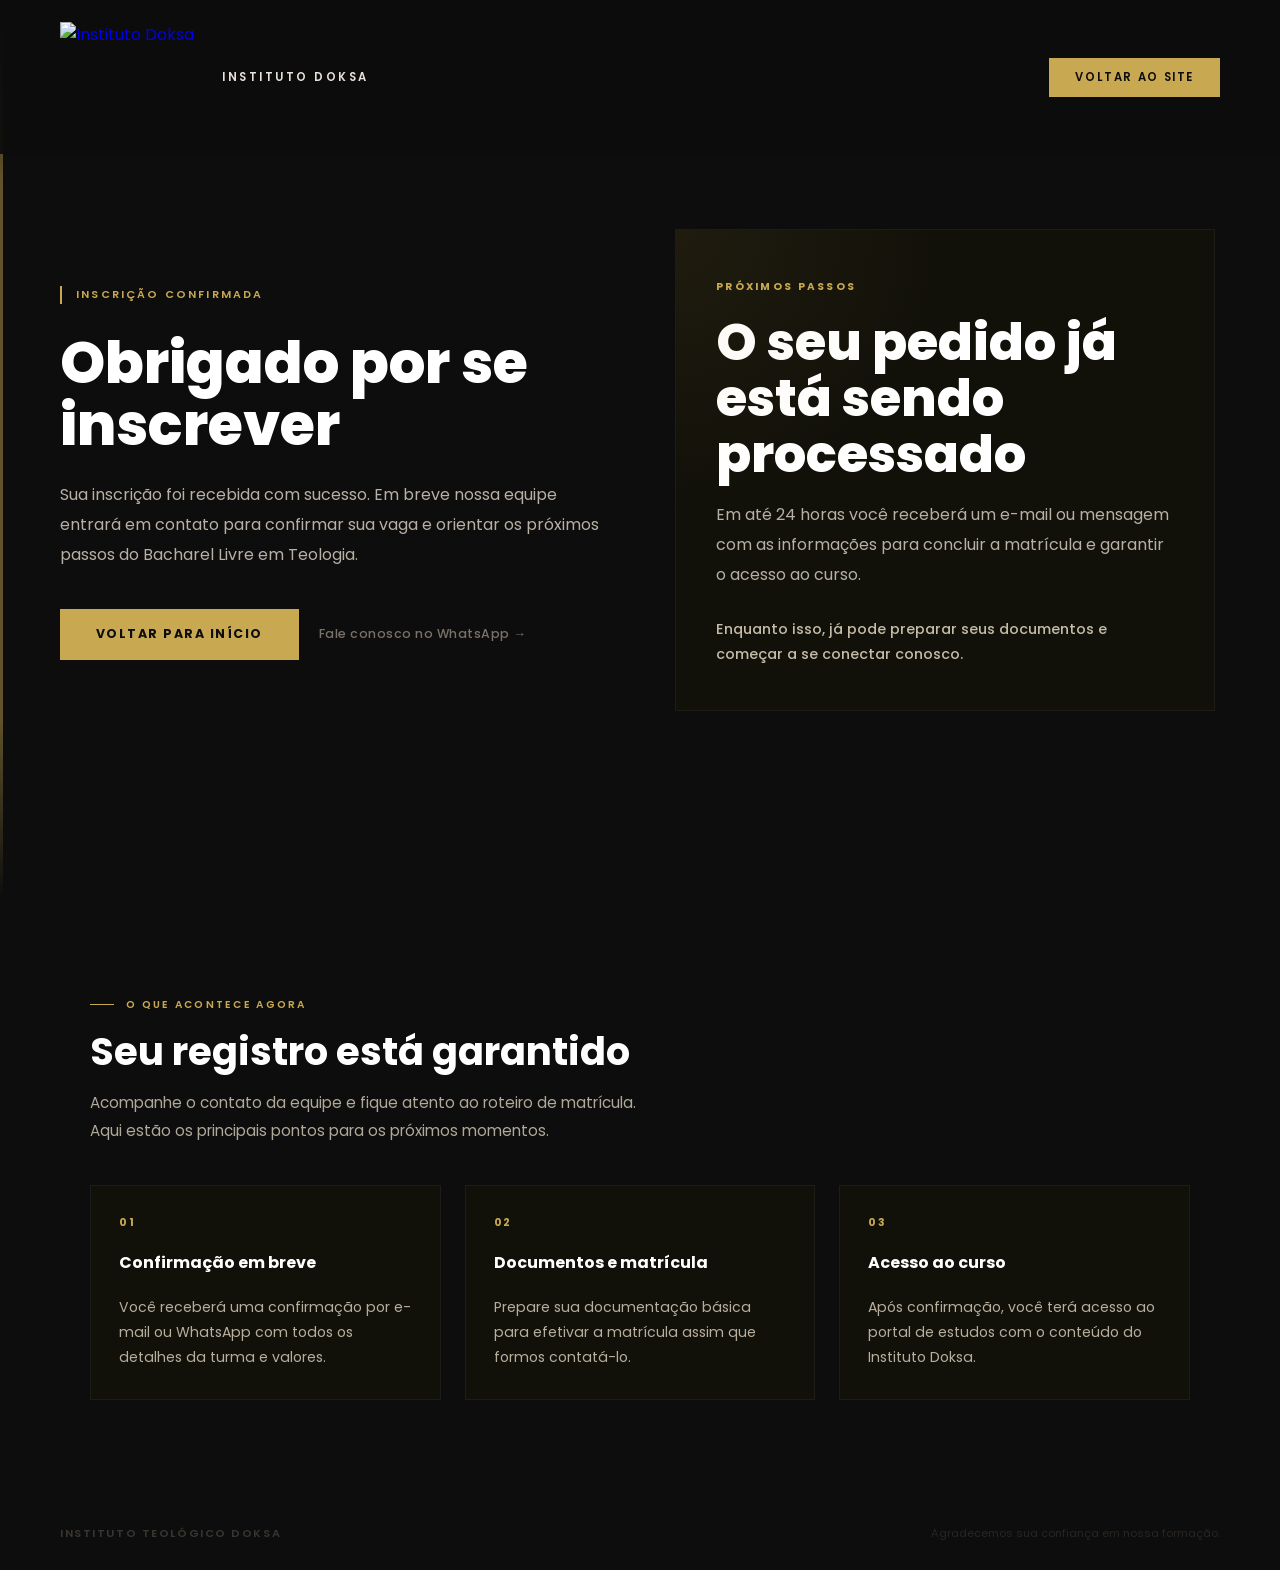
==== obrigado.html @ 61111a4d "Atualiza seção de inscrição para checkout direto e adiciona página de obrigado" ====
<!DOCTYPE html>
<html lang="pt-BR">
<head>
<meta charset="UTF-8">
<meta name="viewport" content="width=device-width, initial-scale=1.0">
<title>Obrigado — Inscrição Recebida | Instituto Teológico Doksa</title>
<meta property="og:title" content="Obrigado — Inscrição Recebida | Instituto Teológico Doksa">
<meta property="og:description" content="Sua inscrição foi registrada com sucesso. Em breve entraremos em contato para confirmar sua vaga no Bacharel Livre em Teologia.">
<meta property="og:type" content="website">
<meta property="og:image" content="https://doksaeducacao.com.br/img/logo.png">
<link rel="icon" type="image/png" href="img/logo/logo-doksa.png">
<link rel="apple-touch-icon" href="img/logo/logo-doksa.png">
<meta name="twitter:card" content="summary_large_image">
<meta name="twitter:title" content="Obrigado — Inscrição Recebida | Instituto Teológico Doksa">
<meta name="twitter:description" content="Sua inscrição foi registrada com sucesso. Em breve entraremos em contato para confirmar sua vaga no Bacharel Livre em Teologia.">
<meta name="twitter:image" content="https://doksaeducacao.com.br/img/logo/logo-doksa.png">
<link href="https://fonts.googleapis.com/css2?family=Poppins:ital,wght@0,300;0,400;0,500;0,600;0,700;0,800;1,300;1,400;1,600&display=swap" rel="stylesheet">
<style>
*,*::before,*::after{box-sizing:border-box;margin:0;padding:0}
html{scroll-behavior:smooth}
body{font-family:'Poppins',sans-serif;background:#0d0d0d;color:#e8e2d8;overflow-x:hidden;line-height:1.65}
body::before{content:'';position:fixed;left:0;top:0;bottom:0;width:3px;background:linear-gradient(to bottom,transparent,#c8a951 20%,#c8a951 80%,transparent);z-index:200;opacity:.45}
nav{position:fixed;top:0;left:0;right:0;z-index:9999;padding:22px 60px;display:flex;align-items:center;justify-content:space-between;background:rgba(13,13,13,.92);transition:background .35s,padding .35s}
nav.stuck{background:rgba(13,13,13,.98);backdrop-filter:blur(12px);padding:14px 60px;border-bottom:1px solid rgba(200,169,81,.14)}
.logo{display:flex;align-items:center;gap:14px;text-decoration:none}
.logo-mark{width:34px;height:34px;border:1.5px solid #c8a951;display:flex;align-items:center;justify-content:center;font-size:11px;font-weight:700;letter-spacing:.06em;color:#c8a951}
.logo-name{font-size:.72rem;font-weight:600;letter-spacing:.22em;text-transform:uppercase;color:#e8e2d8}
.logo-img{height:110px;max-width:240px;object-fit:contain;margin-right:14px}
.nav-btn{font-family:'Poppins',sans-serif;font-size:.72rem;font-weight:600;letter-spacing:.14em;text-transform:uppercase;color:#0d0d0d;background:#c8a951;border:none;padding:10px 26px;cursor:pointer;text-decoration:none;display:inline-block;transition:background .25s,transform .2s}
.nav-btn:hover{background:#e2c06a;transform:translateY(-1px)}
.hero{min-height:100vh;display:grid;grid-template-columns:1fr 1fr;align-items:center;padding:120px 60px 80px;gap:60px;position:relative;overflow:hidden}
.hero-tag{display:inline-block;font-size:.68rem;font-weight:600;letter-spacing:.2em;text-transform:uppercase;color:#c8a951;border-left:2px solid #c8a951;padding-left:14px;margin-bottom:28px}
.hero-h1{font-size:clamp(2.2rem,4.5vw,3.8rem);font-weight:800;line-height:1.08;color:#fff}
.hero-h1 span{color:#c8a951;font-weight:300;font-style:italic;display:block;font-size:.72em;margin-top:4px}
.hero-sub{font-size:1rem;font-weight:400;color:#b8b0a4;max-width:540px;margin:24px 0 40px;line-height:1.85}
.hero-actions{display:flex;align-items:center;gap:20px;flex-wrap:wrap}
.btn-gold{font-family:'Poppins',sans-serif;font-size:.78rem;font-weight:700;letter-spacing:.12em;text-transform:uppercase;color:#0d0d0d;background:#c8a951;border:none;padding:15px 36px;cursor:pointer;text-decoration:none;display:inline-flex;align-items:center;gap:10px;transition:all .25s;position:relative;overflow:hidden}
.btn-gold:hover{background:#e2c06a;transform:translateY(-2px);box-shadow:0 12px 30px rgba(200,169,81,.22)}
.btn-link{font-size:.78rem;font-weight:500;color:#7a7268;background:none;border:none;cursor:pointer;text-decoration:none;display:inline-flex;align-items:center;gap:8px;transition:color .25s;letter-spacing:.04em}
.btn-link:hover{color:#c8a951}
.hero-right{display:flex;align-items:center;justify-content:center}
.hero-card{width:100%;max-width:540px;background:#111009;border:1px solid #1e1c18;padding:42px 40px;position:relative;overflow:hidden}
.hero-card::before{content:'';position:absolute;inset:0;background:radial-gradient(circle at top left,rgba(200,169,81,.08),transparent 40%);pointer-events:none}
.hero-card-tag{font-size:.65rem;font-weight:700;letter-spacing:.22em;text-transform:uppercase;color:#c8a951;margin-bottom:18px;display:inline-block}
.hero-card-title{font-size:clamp(2rem,4vw,3.2rem);font-weight:800;color:#fff;line-height:1.1;margin-bottom:18px}
.hero-card-text{font-size:1rem;font-weight:400;color:#b8b0a4;line-height:1.85;margin-bottom:28px}
.hero-card-note{font-size:.9rem;font-weight:500;color:#c4bba8;line-height:1.75}
.section{padding:96px 60px}
.section-inner{max-width:1100px;margin:0 auto}
.ey{font-size:.65rem;font-weight:600;letter-spacing:.22em;text-transform:uppercase;color:#c8a951;margin-bottom:16px;display:flex;align-items:center;gap:12px}
.ey::before{content:'';width:24px;height:1.5px;background:#c8a951}
h2.st{font-size:clamp(1.6rem,3vw,2.5rem);font-weight:700;line-height:1.2;color:#fff;margin-bottom:14px}
p.sb{font-size:.95rem;font-weight:400;color:#b0a898;max-width:560px;line-height:1.85}
.grid-three{display:grid;grid-template-columns:repeat(3,1fr);gap:24px;margin-top:40px}
.card{background:#111009;border:1px solid #1e1c18;padding:28px;display:flex;flex-direction:column;gap:18px}
.card-title{font-size:1rem;font-weight:700;color:#fff}
.card-text{font-size:.88rem;font-weight:400;color:#b8ae9e;line-height:1.8}
.card-badge{font-size:.68rem;font-weight:700;letter-spacing:.14em;text-transform:uppercase;color:#c8a951}
footer{padding:28px 60px;display:flex;align-items:center;justify-content:space-between;flex-wrap:wrap;gap:10px}
.fb{font-size:.7rem;font-weight:600;letter-spacing:.14em;text-transform:uppercase;color:#3a3530}
.fl{font-size:.7rem;font-weight:400;color:#2a2520}
@media(max-width:960px){nav,nav.stuck{padding:16px 22px}.hero{grid-template-columns:1fr;padding:96px 22px 56px;gap:36px}.hero-right{order:-1}.section{padding:72px 22px}.grid-three{grid-template-columns:1fr}.footer{padding:20px 22px}}@media(max-width:560px){nav,nav.stuck{padding:12px 16px}.logo-img{height:80px;max-width:180px}.hero{padding:64px 16px 40px}.hero-card{padding:32px 24px}.hero-card-title{font-size:2rem}.footer{padding:16px;font-size:.55rem}}
</style>
</head>
<body>
<nav>
  <a href="index.html" class="logo">
    <img src="img/logo/logo-doksa.png" alt="Instituto Doksa" class="logo-img" />
    <span class="logo-name">Instituto Doksa</span>
  </a>
  <a href="index.html" class="nav-btn">Voltar ao site</a>
</nav>
<section class="hero">
  <div>
    <div class="hero-tag">Inscrição confirmada</div>
    <h1 class="hero-h1">Obrigado por se inscrever</h1>
    <p class="hero-sub">Sua inscrição foi recebida com sucesso. Em breve nossa equipe entrará em contato para confirmar sua vaga e orientar os próximos passos do Bacharel Livre em Teologia.</p>
    <div class="hero-actions">
      <a href="index.html" class="btn-gold">Voltar para início</a>
      <a href="https://wa.me/5511999999999" class="btn-link" target="_blank">Fale conosco no WhatsApp →</a>
    </div>
  </div>
  <div class="hero-right">
    <div class="hero-card">
      <span class="hero-card-tag">Próximos passos</span>
      <h2 class="hero-card-title">O seu pedido já está sendo processado</h2>
      <p class="hero-card-text">Em até 24 horas você receberá um e-mail ou mensagem com as informações para concluir a matrícula e garantir o acesso ao curso.</p>
      <p class="hero-card-note">Enquanto isso, já pode preparar seus documentos e começar a se conectar conosco.</p>
    </div>
  </div>
</section>
<section class="section">
  <div class="section-inner">
    <div class="ey">O que acontece agora</div>
    <h2 class="st">Seu registro está garantido</h2>
    <p class="sb">Acompanhe o contato da equipe e fique atento ao roteiro de matrícula. Aqui estão os principais pontos para os próximos momentos.</p>
    <div class="grid-three">
      <div class="card">
        <span class="card-badge">01</span>
        <div class="card-title">Confirmação em breve</div>
        <div class="card-text">Você receberá uma confirmação por e-mail ou WhatsApp com todos os detalhes da turma e valores.</div>
      </div>
      <div class="card">
        <span class="card-badge">02</span>
        <div class="card-title">Documentos e matrícula</div>
        <div class="card-text">Prepare sua documentação básica para efetivar a matrícula assim que formos contatá-lo.</div>
      </div>
      <div class="card">
        <span class="card-badge">03</span>
        <div class="card-title">Acesso ao curso</div>
        <div class="card-text">Após confirmação, você terá acesso ao portal de estudos com o conteúdo do Instituto Doksa.</div>
      </div>
    </div>
  </div>
</section>
<footer>
  <div class="fb">Instituto Teológico Doksa</div>
  <div class="fl">Agradecemos sua confiança em nossa formação.</div>
</footer>
</body>
</html>
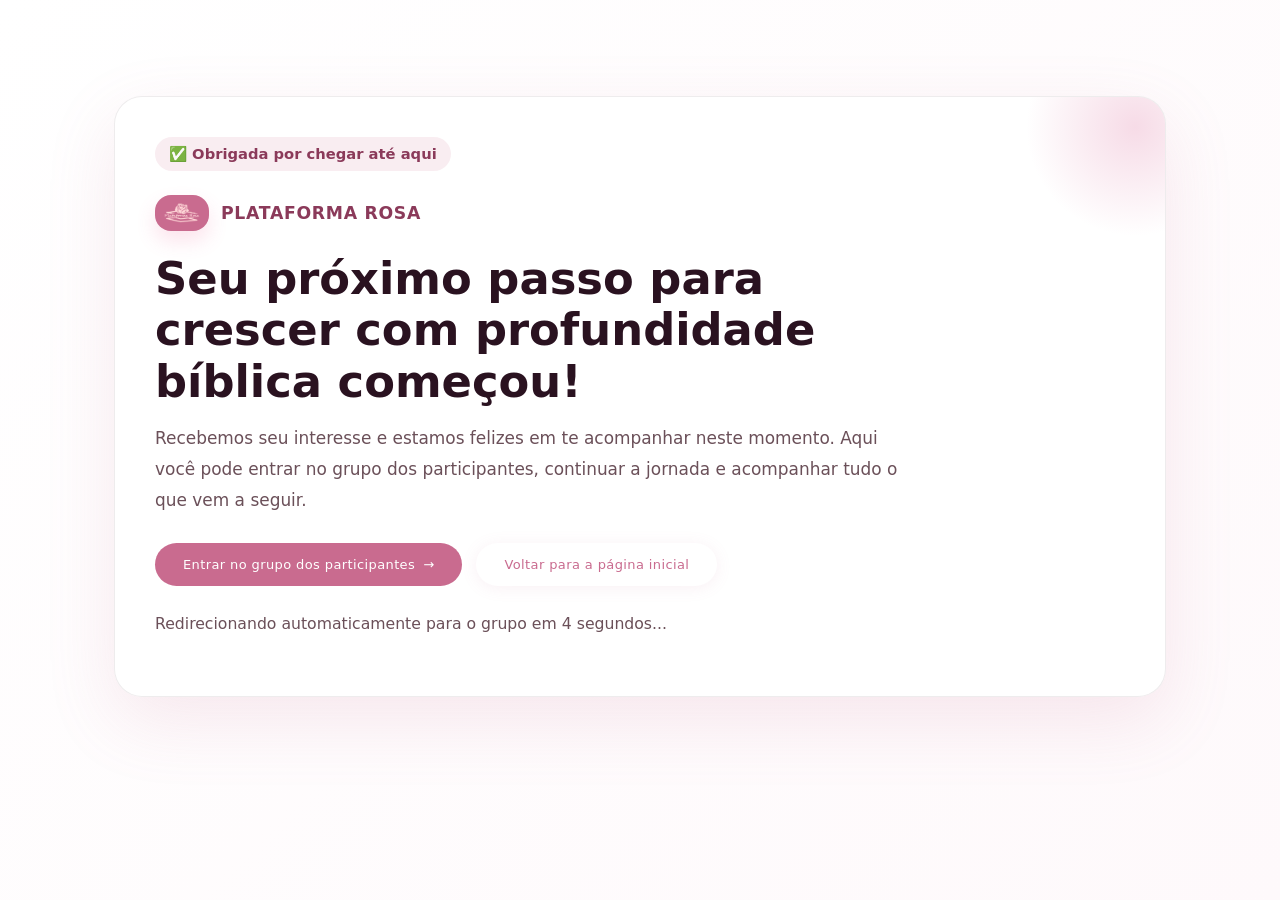
==== commit aaa88f9f: "Adiciona redirecionamento automático para WhatsApp na página de obrigado" ====
--- a/obrigado.html
+++ b/obrigado.html
@@ -1,121 +1,274 @@
 <!DOCTYPE html>
 <html lang="pt-BR">
 <head>
-<meta charset="UTF-8">
-<meta name="viewport" content="width=device-width, initial-scale=1.0">
-<title>Obrigado — Inscrição Recebida | Instituto Teológico Doksa</title>
-<meta property="og:title" content="Obrigado — Inscrição Recebida | Instituto Teológico Doksa">
-<meta property="og:description" content="Sua inscrição foi registrada com sucesso. Em breve entraremos em contato para confirmar sua vaga no Bacharel Livre em Teologia.">
-<meta property="og:type" content="website">
-<meta property="og:image" content="https://doksaeducacao.com.br/img/logo.png">
-<link rel="icon" type="image/png" href="img/logo/logo-doksa.png">
-<link rel="apple-touch-icon" href="img/logo/logo-doksa.png">
-<meta name="twitter:card" content="summary_large_image">
-<meta name="twitter:title" content="Obrigado — Inscrição Recebida | Instituto Teológico Doksa">
-<meta name="twitter:description" content="Sua inscrição foi registrada com sucesso. Em breve entraremos em contato para confirmar sua vaga no Bacharel Livre em Teologia.">
-<meta name="twitter:image" content="https://doksaeducacao.com.br/img/logo/logo-doksa.png">
-<link href="https://fonts.googleapis.com/css2?family=Poppins:ital,wght@0,300;0,400;0,500;0,600;0,700;0,800;1,300;1,400;1,600&display=swap" rel="stylesheet">
-<style>
-*,*::before,*::after{box-sizing:border-box;margin:0;padding:0}
-html{scroll-behavior:smooth}
-body{font-family:'Poppins',sans-serif;background:#0d0d0d;color:#e8e2d8;overflow-x:hidden;line-height:1.65}
-body::before{content:'';position:fixed;left:0;top:0;bottom:0;width:3px;background:linear-gradient(to bottom,transparent,#c8a951 20%,#c8a951 80%,transparent);z-index:200;opacity:.45}
-nav{position:fixed;top:0;left:0;right:0;z-index:9999;padding:22px 60px;display:flex;align-items:center;justify-content:space-between;background:rgba(13,13,13,.92);transition:background .35s,padding .35s}
-nav.stuck{background:rgba(13,13,13,.98);backdrop-filter:blur(12px);padding:14px 60px;border-bottom:1px solid rgba(200,169,81,.14)}
-.logo{display:flex;align-items:center;gap:14px;text-decoration:none}
-.logo-mark{width:34px;height:34px;border:1.5px solid #c8a951;display:flex;align-items:center;justify-content:center;font-size:11px;font-weight:700;letter-spacing:.06em;color:#c8a951}
-.logo-name{font-size:.72rem;font-weight:600;letter-spacing:.22em;text-transform:uppercase;color:#e8e2d8}
-.logo-img{height:110px;max-width:240px;object-fit:contain;margin-right:14px}
-.nav-btn{font-family:'Poppins',sans-serif;font-size:.72rem;font-weight:600;letter-spacing:.14em;text-transform:uppercase;color:#0d0d0d;background:#c8a951;border:none;padding:10px 26px;cursor:pointer;text-decoration:none;display:inline-block;transition:background .25s,transform .2s}
-.nav-btn:hover{background:#e2c06a;transform:translateY(-1px)}
-.hero{min-height:100vh;display:grid;grid-template-columns:1fr 1fr;align-items:center;padding:120px 60px 80px;gap:60px;position:relative;overflow:hidden}
-.hero-tag{display:inline-block;font-size:.68rem;font-weight:600;letter-spacing:.2em;text-transform:uppercase;color:#c8a951;border-left:2px solid #c8a951;padding-left:14px;margin-bottom:28px}
-.hero-h1{font-size:clamp(2.2rem,4.5vw,3.8rem);font-weight:800;line-height:1.08;color:#fff}
-.hero-h1 span{color:#c8a951;font-weight:300;font-style:italic;display:block;font-size:.72em;margin-top:4px}
-.hero-sub{font-size:1rem;font-weight:400;color:#b8b0a4;max-width:540px;margin:24px 0 40px;line-height:1.85}
-.hero-actions{display:flex;align-items:center;gap:20px;flex-wrap:wrap}
-.btn-gold{font-family:'Poppins',sans-serif;font-size:.78rem;font-weight:700;letter-spacing:.12em;text-transform:uppercase;color:#0d0d0d;background:#c8a951;border:none;padding:15px 36px;cursor:pointer;text-decoration:none;display:inline-flex;align-items:center;gap:10px;transition:all .25s;position:relative;overflow:hidden}
-.btn-gold:hover{background:#e2c06a;transform:translateY(-2px);box-shadow:0 12px 30px rgba(200,169,81,.22)}
-.btn-link{font-size:.78rem;font-weight:500;color:#7a7268;background:none;border:none;cursor:pointer;text-decoration:none;display:inline-flex;align-items:center;gap:8px;transition:color .25s;letter-spacing:.04em}
-.btn-link:hover{color:#c8a951}
-.hero-right{display:flex;align-items:center;justify-content:center}
-.hero-card{width:100%;max-width:540px;background:#111009;border:1px solid #1e1c18;padding:42px 40px;position:relative;overflow:hidden}
-.hero-card::before{content:'';position:absolute;inset:0;background:radial-gradient(circle at top left,rgba(200,169,81,.08),transparent 40%);pointer-events:none}
-.hero-card-tag{font-size:.65rem;font-weight:700;letter-spacing:.22em;text-transform:uppercase;color:#c8a951;margin-bottom:18px;display:inline-block}
-.hero-card-title{font-size:clamp(2rem,4vw,3.2rem);font-weight:800;color:#fff;line-height:1.1;margin-bottom:18px}
-.hero-card-text{font-size:1rem;font-weight:400;color:#b8b0a4;line-height:1.85;margin-bottom:28px}
-.hero-card-note{font-size:.9rem;font-weight:500;color:#c4bba8;line-height:1.75}
-.section{padding:96px 60px}
-.section-inner{max-width:1100px;margin:0 auto}
-.ey{font-size:.65rem;font-weight:600;letter-spacing:.22em;text-transform:uppercase;color:#c8a951;margin-bottom:16px;display:flex;align-items:center;gap:12px}
-.ey::before{content:'';width:24px;height:1.5px;background:#c8a951}
-h2.st{font-size:clamp(1.6rem,3vw,2.5rem);font-weight:700;line-height:1.2;color:#fff;margin-bottom:14px}
-p.sb{font-size:.95rem;font-weight:400;color:#b0a898;max-width:560px;line-height:1.85}
-.grid-three{display:grid;grid-template-columns:repeat(3,1fr);gap:24px;margin-top:40px}
-.card{background:#111009;border:1px solid #1e1c18;padding:28px;display:flex;flex-direction:column;gap:18px}
-.card-title{font-size:1rem;font-weight:700;color:#fff}
-.card-text{font-size:.88rem;font-weight:400;color:#b8ae9e;line-height:1.8}
-.card-badge{font-size:.68rem;font-weight:700;letter-spacing:.14em;text-transform:uppercase;color:#c8a951}
-footer{padding:28px 60px;display:flex;align-items:center;justify-content:space-between;flex-wrap:wrap;gap:10px}
-.fb{font-size:.7rem;font-weight:600;letter-spacing:.14em;text-transform:uppercase;color:#3a3530}
-.fl{font-size:.7rem;font-weight:400;color:#2a2520}
-@media(max-width:960px){nav,nav.stuck{padding:16px 22px}.hero{grid-template-columns:1fr;padding:96px 22px 56px;gap:36px}.hero-right{order:-1}.section{padding:72px 22px}.grid-three{grid-template-columns:1fr}.footer{padding:20px 22px}}@media(max-width:560px){nav,nav.stuck{padding:12px 16px}.logo-img{height:80px;max-width:180px}.hero{padding:64px 16px 40px}.hero-card{padding:32px 24px}.hero-card-title{font-size:2rem}.footer{padding:16px;font-size:.55rem}}
-</style>
+  <meta charset="UTF-8">
+  <meta name="viewport" content="width=device-width, initial-scale=1.0">
+  <title>Obrigada por se matricular | Plataforma Rosa</title>
+  <link rel="icon" type="image/png" href="imagens/logo.png">
+  <link rel="stylesheet" href="./styles.css">
+  <style>
+    :root {
+      --rosa: #C96B8F;
+      --rosa-vivo: #E07EA8;
+      --vinho: #8B3A5A;
+      --ameixa: #2A1220;
+      --creme: #FEF9FB;
+      --cinza-quente: #6B5059;
+      --linha: rgba(43, 18, 32, 0.08);
+    }
+
+    body.thank-you-page {
+      margin: 0;
+      font-family: 'Poppins', system-ui, sans-serif;
+      background: linear-gradient(135deg, #fff 0%, var(--creme) 100%);
+      color: var(--ameixa);
+      min-height: 100vh;
+    }
+
+    .thank-you-shell {
+      max-width: 1100px;
+      margin: 0 auto;
+      padding: 96px 24px 80px;
+      display: grid;
+      gap: 24px;
+    }
+
+    .thank-you-card {
+      background: rgba(255, 255, 255, 0.96);
+      border: 1px solid var(--linha);
+      border-radius: 28px;
+      box-shadow: 0 24px 70px rgba(201, 107, 143, 0.14);
+      padding: 40px;
+      position: relative;
+      overflow: hidden;
+    }
+
+    .thank-you-card::before {
+      content: '';
+      position: absolute;
+      top: -80px;
+      right: -80px;
+      width: 220px;
+      height: 220px;
+      background: radial-gradient(circle, rgba(224, 126, 168, 0.28), transparent 70%);
+      border-radius: 50%;
+      pointer-events: none;
+    }
+
+    .thank-you-badge {
+      display: inline-flex;
+      align-items: center;
+      gap: 8px;
+      background: rgba(201, 107, 143, 0.12);
+      color: var(--vinho);
+      padding: 8px 14px;
+      border-radius: 999px;
+      font-size: 0.92rem;
+      font-weight: 700;
+      margin-bottom: 24px;
+    }
+
+    .thank-you-brand {
+      display: flex;
+      align-items: center;
+      gap: 12px;
+      margin-bottom: 22px;
+    }
+
+    .thank-you-brand img {
+      width: 54px;
+      height: auto;
+      border-radius: 16px;
+      background: var(--rosa);
+      padding: 8px;
+      box-shadow: 0 10px 20px rgba(234, 81, 136, 0.16);
+    }
+
+    .thank-you-brand span {
+      font-size: 1.08rem;
+      font-weight: 700;
+      color: var(--vinho);
+      letter-spacing: 0.04em;
+      text-transform: uppercase;
+    }
+
+    .thank-you-card h1 {
+      font-size: clamp(2rem, 4vw, 2.8rem);
+      line-height: 1.15;
+      color: var(--ameixa);
+      margin-bottom: 16px;
+      max-width: 760px;
+    }
+
+    .thank-you-card p {
+      font-size: 1.06rem;
+      line-height: 1.8;
+      color: var(--cinza-quente);
+      max-width: 760px;
+      margin-bottom: 18px;
+    }
+
+    .thank-you-actions {
+      display: flex;
+      flex-wrap: wrap;
+      gap: 14px;
+      margin: 28px 0 24px;
+    }
+
+    .tracking-card {
+      border-top: 1px solid var(--linha);
+      padding-top: 24px;
+      margin-top: 8px;
+    }
+
+    .tracking-card h2 {
+      font-size: 1rem;
+      margin-bottom: 12px;
+      color: var(--vinho);
+    }
+
+    .tracking-list {
+      list-style: none;
+      display: grid;
+      gap: 10px;
+      padding: 0;
+      margin: 0;
+    }
+
+    .tracking-item {
+      display: flex;
+      justify-content: space-between;
+      gap: 16px;
+      padding: 12px 14px;
+      border-radius: 14px;
+      background: var(--creme);
+      border: 1px solid rgba(201, 107, 143, 0.12);
+      font-size: 0.95rem;
+    }
+
+    .tracking-item strong {
+      color: var(--vinho);
+    }
+
+    .tracking-empty {
+      color: var(--cinza-quente);
+      padding: 12px 14px;
+      border-radius: 14px;
+      background: var(--creme);
+      border: 1px dashed rgba(201, 107, 143, 0.25);
+    }
+
+    @media (max-width: 700px) {
+      .thank-you-shell { padding: 70px 16px 56px; }
+      .thank-you-card { padding: 24px; }
+      .tracking-item { flex-direction: column; }
+    }
+  </style>
 </head>
-<body>
-<nav>
-  <a href="index.html" class="logo">
-    <img src="img/logo/logo-doksa.png" alt="Instituto Doksa" class="logo-img" />
-    <span class="logo-name">Instituto Doksa</span>
-  </a>
-  <a href="index.html" class="nav-btn">Voltar ao site</a>
-</nav>
-<section class="hero">
-  <div>
-    <div class="hero-tag">Inscrição confirmada</div>
-    <h1 class="hero-h1">Obrigado por se inscrever</h1>
-    <p class="hero-sub">Sua inscrição foi recebida com sucesso. Em breve nossa equipe entrará em contato para confirmar sua vaga e orientar os próximos passos do Bacharel Livre em Teologia.</p>
-    <div class="hero-actions">
-      <a href="index.html" class="btn-gold">Voltar para início</a>
-      <a href="https://wa.me/5511999999999" class="btn-link" target="_blank">Fale conosco no WhatsApp →</a>
-    </div>
-  </div>
-  <div class="hero-right">
-    <div class="hero-card">
-      <span class="hero-card-tag">Próximos passos</span>
-      <h2 class="hero-card-title">O seu pedido já está sendo processado</h2>
-      <p class="hero-card-text">Em até 24 horas você receberá um e-mail ou mensagem com as informações para concluir a matrícula e garantir o acesso ao curso.</p>
-      <p class="hero-card-note">Enquanto isso, já pode preparar seus documentos e começar a se conectar conosco.</p>
-    </div>
-  </div>
-</section>
-<section class="section">
-  <div class="section-inner">
-    <div class="ey">O que acontece agora</div>
-    <h2 class="st">Seu registro está garantido</h2>
-    <p class="sb">Acompanhe o contato da equipe e fique atento ao roteiro de matrícula. Aqui estão os principais pontos para os próximos momentos.</p>
-    <div class="grid-three">
-      <div class="card">
-        <span class="card-badge">01</span>
-        <div class="card-title">Confirmação em breve</div>
-        <div class="card-text">Você receberá uma confirmação por e-mail ou WhatsApp com todos os detalhes da turma e valores.</div>
+<body class="thank-you-page">
+  <main class="thank-you-shell">
+    <section class="thank-you-card">
+      <div class="thank-you-badge">✅ Obrigada por chegar até aqui</div>
+      <div class="thank-you-brand">
+        <img src="imagens/logo.png" alt="Plataforma Rosa">
+        <span>Plataforma Rosa</span>
       </div>
-      <div class="card">
-        <span class="card-badge">02</span>
-        <div class="card-title">Documentos e matrícula</div>
-        <div class="card-text">Prepare sua documentação básica para efetivar a matrícula assim que formos contatá-lo.</div>
+
+      <h1>Seu próximo passo para crescer com profundidade bíblica começou!</h1>
+      <p>
+        Recebemos seu interesse e estamos felizes em te acompanhar neste momento. Aqui você pode entrar no grupo dos participantes, continuar a jornada e acompanhar tudo o que vem a seguir.
+      </p>
+
+      <div class="thank-you-actions">
+        <a id="group-link" class="btn btn-primary" href="#" target="_blank" rel="noreferrer">
+          Entrar no grupo dos participantes <span class="btn-arrow">→</span>
+        </a>
+        <a href="./plataforma-rosa.html" class="btn btn-white">Voltar para a página inicial</a>
       </div>
-      <div class="card">
-        <span class="card-badge">03</span>
-        <div class="card-title">Acesso ao curso</div>
-        <div class="card-text">Após confirmação, você terá acesso ao portal de estudos com o conteúdo do Instituto Doksa.</div>
-      </div>
-    </div>
-  </div>
-</section>
-<footer>
-  <div class="fb">Instituto Teológico Doksa</div>
-  <div class="fl">Agradecemos sua confiança em nossa formação.</div>
-</footer>
+      <p id="redirect-note" style="color: var(--cinza-quente); font-size: 0.98rem; margin-top: 12px; max-width: 720px;">
+        Redirecionando automaticamente para o grupo em até 5 segundos...
+      </p>
+    </section>
+  </main>
+
+  <script>
+    (function () {
+      // Captura parâmetros relevantes, mas NÃO os exibe diretamente ao lead.
+      const params = new URLSearchParams(window.location.search);
+      const trackedFields = [
+        ['utm_source', 'utm_source'],
+        ['utm_medium', 'utm_medium'],
+        ['utm_campaign', 'utm_campaign'],
+        ['utm_term', 'utm_term'],
+        ['utm_content', 'utm_content'],
+        ['checkout_id', 'checkout_id'],
+        ['transaction_id', 'transaction_id'],
+        ['order_id', 'order_id'],
+        ['lead_id', 'lead_id'],
+        ['product', 'product'],
+        ['plan', 'plan'],
+        ['source', 'source'],
+        ['campaign', 'campaign']
+      ];
+
+      const values = {};
+      trackedFields.forEach(([paramKey, displayKey]) => {
+        const value = params.get(paramKey);
+        if (value) {
+          values[displayKey] = value;
+        }
+      });
+
+      // Envia para dataLayer (GTM/GA4) — útil para rastreamento, sem expor dados na UI.
+      window.dataLayer = window.dataLayer || [];
+      window.dataLayer.push({
+        event: 'thank_you_page_view',
+        page_title: document.title,
+        page_location: window.location.href,
+        page_path: window.location.pathname,
+        lead_tracking: values
+      });
+
+      // Limpa a barra de endereço removendo os parâmetros sensíveis.
+      if (window.history && window.history.replaceState) {
+        const cleanUrl = window.location.pathname + window.location.hash;
+        try { window.history.replaceState({}, '', cleanUrl); } catch (e) { /* ignore */ }
+      }
+
+      // Mostra apenas uma mensagem genérica na UI (sem valores sensíveis).
+      const list = document.getElementById('tracking-list');
+      if (list) {
+        list.innerHTML = '';
+        const item = document.createElement('li');
+        item.className = 'tracking-empty';
+        item.textContent = 'Dados recebidos com sucesso. Seus dados foram registrados com segurança.';
+        list.appendChild(item);
+      }
+
+      // Botão do grupo (usamos a URL sem os parâmetros sensíveis)
+      const groupLink = document.getElementById('group-link');
+      const groupUrl = params.get('group_url') || 'https://chat.whatsapp.com/BSjWwFNaqvq8GKzXB6oe5B';
+      groupLink.href = groupUrl;
+
+      const redirectNote = document.getElementById('redirect-note');
+      const countdownSeconds = 5;
+      let remaining = countdownSeconds;
+
+      if (redirectNote) {
+        redirectNote.textContent = `Redirecionando automaticamente para o grupo em ${remaining} segundos...`;
+      }
+
+      const intervalId = setInterval(() => {
+        remaining -= 1;
+        if (redirectNote) {
+          redirectNote.textContent = `Redirecionando automaticamente para o grupo em ${remaining} segundos...`;
+        }
+        if (remaining <= 0) {
+          clearInterval(intervalId);
+          window.location.href = groupUrl;
+        }
+      }, 1000);
+    })();
+  </script>
 </body>
 </html>
--- a/styles.css
+++ b/styles.css
@@ -0,0 +1,1856 @@
+/* ══════════════════════════════════════════════
+   TOKENS
+══════════════════════════════════════════════ */
+:root {
+  --rosa:          #C96B8F;
+  --rosa-vivo:     #E07EA8;
+  --rosa-fundo:    #ffffff;
+  --vinho:         #8B3A5A;
+  --ameixa:        #2A1220;
+  --creme:         #FEF9FB;
+  --cinza-quente:  #6B5059;
+  --linha:         rgba(43, 18, 32, 0.08);
+  --linha-inv:     rgba(255,255,255,0.08);
+  --serif:         'Poppins', system-ui, sans-serif;
+  --sans:          'Poppins', system-ui, sans-serif;
+  --mono:          'DM Mono', monospace;
+  --gap-xl:        120px;
+  --r:             20px;
+  --sombra-s:      0 2px 16px rgba(201,107,143,0.10);
+  --sombra-m:      0 8px 40px rgba(201,107,143,0.14);
+}
+
+*, *::before, *::after { box-sizing: border-box; margin: 0; padding: 0; }
+html { font-size: 16px; scroll-behavior: smooth; -webkit-text-size-adjust: 100%; }
+body {
+  font-family: var(--sans);
+  font-weight: 500;
+  background: var(--creme);
+  color: var(--ameixa);
+  -webkit-font-smoothing: antialiased;
+  overflow-x: hidden;
+}
+h1, h2, h3, h4, h5, h6,
+.nav-marca, .btn, .btn-matricula, .stat-num, .sec-title, .invest-preco-titulo, .prof-item h4 {
+  font-weight: 700;
+}
+a { color: inherit; text-decoration: none; }
+
+/* ══════════════════════════════════════════════
+   BARRA DE PROGRESSO
+══════════════════════════════════════════════ */
+#progress-bar {
+  position: fixed;
+  top: 0; left: 0;
+  height: 2px;
+  width: 0%;
+  background: linear-gradient(90deg, var(--vinho), var(--rosa-vivo));
+  z-index: 200;
+  transition: width 0.05s linear;
+}
+
+/* ══════════════════════════════════════════════
+   NAV
+══════════════════════════════════════════════ */
+nav {
+  position: fixed;
+  top: 0; left: 0; right: 0;
+  z-index: 100;
+  height: auto;
+  min-height: 64px;
+  display: flex;
+  align-items: center;
+  justify-content: space-between;
+  padding: 10px 48px;
+  background: rgba(254,249,251,0.96);
+  backdrop-filter: blur(12px);
+  box-shadow: 0 1px 0 var(--linha);
+  transition: background 0.3s, box-shadow 0.3s;
+}
+nav.scrolled {
+  background: rgba(254,249,251,0.96);
+  backdrop-filter: blur(12px);
+  box-shadow: 0 1px 0 var(--linha);
+}
+.nav-marca {
+  display: flex;
+  align-items: center;
+  gap: 12px;
+}
+.nav-marca-dot {
+  width: 6px; height: 6px;
+  border-radius: 50%;
+  background: var(--rosa);
+}
+.nav-logo {
+  max-height: 60px;
+  width: auto;
+  display: block;
+  padding: 8px 18px;
+  background: var(--rosa);
+  border-radius: 18px;
+  box-shadow: 0 10px 20px rgba(234, 81, 136, 0.16);
+}
+.nav-marca em { font-style: italic; color: var(--rosa); }
+.nav-links { display: flex; gap: 36px; align-items: center; }
+.nav-links a {
+  font-size: 13px;
+  color: var(--cinza-quente);
+  position: relative;
+  transition: color 0.15s;
+}
+.nav-links a::after {
+  content: '';
+  position: absolute;
+  bottom: -2px; left: 0;
+  width: 0; height: 1px;
+  background: var(--rosa);
+  transition: width 0.2s;
+}
+.nav-links a:hover { color: var(--ameixa); }
+.nav-links a:hover::after { width: 100%; }
+.nav-cta {
+  font-family: var(--sans);
+  font-size: 13px;
+  font-weight: 500;
+  color: white;
+  background: var(--rosa);
+  padding: 10px 22px;
+  border-radius: 999px;
+  transition: background 0.2s, transform 0.15s, box-shadow 0.2s;
+}
+.nav-cta:hover { background: var(--vinho); transform: translateY(-1px); box-shadow: var(--sombra-s); }
+/* ---------- HERO ---------- */
+
+.hero{
+
+    position:relative;
+    overflow:hidden;
+
+    background: #FEF9FB;
+
+    padding:110px 8%;
+}
+
+.hero-container{
+
+    max-width:1300px;
+    margin:auto;
+
+    display:flex;
+    align-items:center;
+    justify-content:space-between;
+    gap:70px;
+
+    position:relative;
+    z-index:2;
+}
+
+/* -------- BLOBS -------- */
+
+.hero-bg-circle{
+
+    position:absolute;
+    border-radius:50%;
+    filter:blur(90px);
+    opacity:.45;
+}
+
+.hero-bg-1{
+
+    width:520px;
+    height:520px;
+
+    background:#ffb6d5;
+
+    top:-140px;
+    left:-180px;
+}
+
+.hero-bg-2{
+
+    width:420px;
+    height:420px;
+
+    background:#8d2d64;
+
+    bottom:-150px;
+    right:-120px;
+}
+
+/* -------- TEXTO -------- */
+
+.hero-content{
+
+    flex:1;
+    max-width:620px;
+}
+
+.hero-tag{
+
+    display:inline-block;
+
+    background:#ffffffcc;
+
+    color:#b33f77;
+
+    padding:10px 22px;
+
+    border-radius:999px;
+
+    font-weight:600;
+
+    font-size:.92rem;
+
+    margin-bottom:28px;
+
+    backdrop-filter:blur(12px);
+}
+
+.hero h1{
+
+    font-size:4rem;
+
+    line-height:1.08;
+
+    color:#3c1630;
+
+    margin-bottom:28px;
+
+    font-weight:700;
+}
+
+.hero h1 span{
+
+    color:#c63f80;
+}
+
+.hero p{
+
+    font-size:1.18rem;
+
+    color:#57344a;
+
+    line-height:1.9;
+
+    margin-bottom:45px;
+}
+
+.hero p strong{
+
+    color:#c63f80;
+}
+
+/* -------- BOTÕES -------- */
+
+.hero-buttons{
+
+    display:flex;
+    gap:18px;
+    flex-wrap:wrap;
+}
+
+.hero-btn{
+
+    background:#c63f80;
+
+    color:#fff;
+
+    text-decoration:none;
+
+    padding:18px 34px;
+
+    border-radius:60px;
+
+    font-weight:600;
+
+    transition:.35s;
+}
+
+.hero-btn:hover{
+
+    background:#a92b69;
+
+    transform:translateY(-4px);
+}
+
+.hero-btn-outline{
+
+    border:2px solid #c63f80;
+
+    color:#c63f80;
+
+    text-decoration:none;
+
+    padding:18px 34px;
+
+    border-radius:60px;
+
+    font-weight:600;
+
+    transition:.35s;
+
+    background:rgba(255,255,255,.4);
+
+    backdrop-filter:blur(8px);
+}
+
+.hero-btn-outline:hover{
+
+    background:#fff;
+}
+
+/* -------- IMAGEM -------- */
+
+.hero-image{
+
+    flex:1;
+
+    display:flex;
+
+    justify-content:center;
+
+    position:relative;
+}
+
+.hero-image img{
+
+    width:100%;
+    max-width:520px;
+
+    filter:
+    drop-shadow(0 40px 60px rgba(112,25,72,.28));
+}
+
+/* -------- RESPONSIVO -------- */
+
+@media(max-width:980px){
+
+.hero{
+
+padding:90px 30px;
+}
+
+.hero-container{
+
+flex-direction:column-reverse;
+text-align:center;
+gap:45px;
+}
+
+.hero-content{
+
+max-width:100%;
+}
+
+.hero h1{
+
+font-size:2.8rem;
+}
+
+.hero-buttons{
+
+justify-content:center;
+}
+
+.hero-image img{
+
+max-width:360px;
+}
+
+}/* ══════════════════════════════════════════════
+   HERO
+══════════════════════════════════════════════ */
+.hero {
+  width: 100%;
+  padding: 80px 20px;  background:#FFF8FB;  background:#FFF8FB;
+  position: relative;
+  overflow: hidden;
+  z-index: 0;
+}
+.hero::before {
+  content: 'PLATAFORMA ROSA PLATAFORMA ROSA';
+  position: absolute;
+  top: 50%;
+  left: 50%;
+  transform: translate(-50%, -50%);
+  width: 100%;
+  font-size: clamp(72px, 11vw, 170px);
+  line-height: 1;
+  font-weight: 800;
+  color: rgba(233, 146, 179, 0.10);
+  font-family: var(--sans);
+  letter-spacing: -0.06em;
+  text-transform: uppercase;
+  white-space: nowrap;
+  pointer-events: none;
+  user-select: none;
+  z-index: 0;
+}
+
+.hero::after {
+  content: '';
+  position: absolute;
+  top: -50px;
+  left: -50px;
+  width: 480px;
+  height: 480px;
+  border-radius: 50%;
+  background: rgba(233, 146, 179, 0.16);
+  pointer-events: none;
+  z-index: 0;
+}
+.hero-container {
+  max-width: 1200px;
+  margin: 0 auto;
+  display: flex;
+  align-items: center;
+  justify-content: space-between;
+  gap: 70px;
+  position: relative;
+  z-index: 1;
+}
+
+.hero-container::after {
+  content: '';
+  position: absolute;
+  bottom: -40px;
+  right: -40px;
+  width: 340px;
+  height: 340px;
+  border-radius: 50%;
+  background: rgba(201, 107, 143, 0.10);
+  pointer-events: none;
+  z-index: 0;
+}
+.hero-content {
+  flex: 1;
+  max-width: 560px;
+  position: relative;
+  z-index: 2;
+}
+.hero-tag {
+  display: inline-block;
+  font-size: 12px;
+  letter-spacing: 0.18em;
+  text-transform: uppercase;
+  color: #B23B6A;
+  font-weight: 600;
+  margin-bottom: 20px;
+  font-family: 'Poppins', sans-serif;
+}
+.hero h1 {
+  font-size: clamp(38px, 5vw, 68px);
+  line-height: 1.05;
+  font-weight: 600;
+  color: #4F1B3B;
+  margin-bottom: 24px;
+  font-family: 'Poppins', sans-serif;
+}
+.hero h1 span {
+  display: block;
+  color: #D54A8F;
+  font-style: normal;
+}
+.hero p {
+  font-size: 18px;
+  line-height: 1.8;
+  color: #5F3954;
+  margin-bottom: 36px;
+  font-family: 'Poppins', sans-serif;
+}
+.hero-btn {
+  display: inline-flex;
+  align-items: center;
+  justify-content: center;
+  padding: 18px 34px;
+  border-radius: 999px;
+  background: #D94B8F;
+  color: #fff;
+  text-decoration: none;
+  font-weight: 600;
+  font-family: 'Poppins', sans-serif;
+  transition: 0.3s;
+}
+.hero-btn:hover {
+  transform: translateY(-3px);
+  background: #B33372;
+}
+.hero-image {
+  flex: 1;
+  display: flex;
+  justify-content: flex-end;
+    align-self: flex-start;
+  position: relative;
+  z-index: 2;
+  }
+  .hero-image img {
+  width: 100%;
+  max-width: 520px; /* antes era 520px */
+  border-radius: 30px;
+  object-fit: cover;
+  display: block;
+  margin-top: 65px;
+}
+
+.hero-container {
+  gap: 40px;
+}
+  .hero h1 {
+    font-size: 52px;
+  }
+  .hero p {
+    font-size: 17px;
+  }
+
+@media (max-width: 768px) {
+  .hero {
+    padding: 60px 20px;
+  }
+  nav {
+    padding: 10px 24px;
+  }
+  .nav-logo {
+    max-height: 64px;
+    padding: 6px 14px;
+  }
+  .hero-container {
+    flex-direction: column-reverse;
+    text-align: center;
+  }
+  .hero-content {
+    max-width: 100%;
+  }
+  .hero-image {
+    justify-content: center;
+  }
+  .hero-image img {
+    max-width: 420px;
+  }
+  .hero-btn {
+    width: 100%;
+  }
+  .hero h1 span {
+    display: inline;
+  }
+}
+.stat-num {
+  font-family: var(--serif);
+  font-size: 46px;
+  font-weight: 300;
+  line-height: 1;
+  letter-spacing: -0.04em;
+}
+.stat-label {
+  font-family: var(--mono);
+  font-size: 10px;
+  color: var(--cinza-quente);
+  letter-spacing: 0.12em;
+  text-transform: uppercase;
+  margin-top: 4px;
+}
+.scroll-hint {
+  position: absolute;
+  bottom: 36px; left: 48px;
+  z-index: 2;
+  display: flex;
+  align-items: center;
+  gap: 10px;
+  font-family: var(--mono);
+  font-size: 10px;
+  color: var(--cinza-quente);
+  letter-spacing: 0.1em;
+  opacity: 0.5;
+}
+.scroll-line {
+  width: 40px; height: 1px;
+  background: var(--cinza-quente);
+  position: relative;
+  overflow: hidden;
+}
+.scroll-line::after {
+  content: '';
+  position: absolute;
+  top: 0; left: -100%; width: 100%; height: 100%;
+  background: var(--rosa);
+  animation: sl 2s ease-in-out infinite;
+}
+@keyframes sl { 0%{left:-100%} 50%{left:0%} 100%{left:100%} }
+
+/* ══════════════════════════════════════════════
+   BOTÕES
+══════════════════════════════════════════════ */
+.btn {
+  display: inline-flex;
+  align-items: center;
+  gap: 8px;
+  font-family: var(--sans);
+  font-size: 13px;
+  font-weight: 500;
+  letter-spacing: 0.03em;
+  padding: 14px 28px;
+  border-radius: 999px;
+  transition: all 0.18s ease;
+  cursor: pointer;
+  border: none;
+}
+.btn-primary { background: var(--rosa); color: white; }
+.btn-primary:hover { background: var(--vinho); transform: translateY(-2px); box-shadow: var(--sombra-m); }
+.btn-white { background: white; color: var(--rosa); box-shadow: var(--sombra-s); }
+.btn-white:hover { background: var(--rosa-fundo); transform: translateY(-2px); box-shadow: var(--sombra-m); }
+.btn-arrow { transition: transform 0.18s; }
+.btn:hover .btn-arrow { transform: translateX(3px); }
+
+/* ══════════════════════════════════════════════
+   SEÇÃO BASE
+══════════════════════════════════════════════ */
+.sec { padding: var(--gap-xl) 48px; max-width: 1200px; margin: 0 auto; }
+.sec-label {
+  font-family: var(--mono);
+  font-size: 10px;
+  color: var(--rosa);
+  letter-spacing: 0.22em;
+  text-transform: uppercase;
+  margin-bottom: 28px;
+  display: flex;
+  align-items: center;
+  gap: 12px;
+}
+.sec-label::before { content: ''; width: 24px; height: 1px; background: var(--rosa); }
+.sec-title {
+  font-family: var(--serif);
+  font-size: clamp(36px, 4.5vw, 62px);
+  font-weight: 300;
+  letter-spacing: -0.03em;
+  line-height: 1.08;
+  margin-bottom: 48px;
+}
+.sec-title em { font-style: italic; color: var(--rosa); }
+
+/* ══════════════════════════════════════════════
+   SOBRE
+══════════════════════════════════════════════ */
+#sobre {
+  position: relative;
+  border-top: 1px solid var(--linha);
+  background: var(--rosa-fundo);
+  padding: 80px 0;
+  overflow: hidden;
+}
+#sobre::before {
+  content: '';
+  position: absolute;
+  top: -50px;
+  left: -50px;
+  width: 480px;
+  height: 480px;
+  border-radius: 50%;
+  background: rgba(233, 146, 179, 0.16);
+  pointer-events: none;
+}
+#sobre::after {
+  content: '';
+  position: absolute;
+  bottom: -40px;
+  right: -40px;
+  width: 340px;
+  height: 340px;
+  border-radius: 50%;
+  background: rgba(201, 107, 143, 0.10);
+  pointer-events: none;
+}
+#sobre > .sec {
+  position: relative;
+  z-index: 1;
+  padding: 0 48px;
+}
+.sobre-wrap { display: grid; grid-template-columns: 1fr 1fr; gap: 96px; align-items: start; }
+.sobre-texto p {
+  font-size: 16px; line-height: 1.85;
+  color: var(--cinza-quente); font-weight: 300; margin-bottom: 20px;
+}
+.sobre-destaque {
+  color: var(--rosa);
+  font-weight: 600;
+  background: rgba(233, 146, 179, 0.14);
+  padding: 0 6px;
+  border-radius: 8px;
+}
+.sobre-texto p:last-of-type { margin-bottom: 36px; }
+.frase-destaque {
+  position: relative;
+  padding: 36px 40px;
+  background: var(--rosa-fundo);
+  border-radius: var(--r);
+}
+.frase-destaque::before {
+  content: '\201C';
+  font-family: var(--serif);
+  font-size: 96px;
+  color: var(--rosa);
+  opacity: 0.3;
+  position: absolute;
+  top: -24px; left: 24px;
+  line-height: 1;
+}
+.frase-destaque p {
+  font-family: var(--serif);
+  font-size: 22px;
+  font-weight: 400;
+  font-style: italic;
+  line-height: 1.55;
+  color: var(--ameixa);
+  position: relative;
+  z-index: 1;
+}
+/* ══════════════════════════════════════════════
+   antes e depois
+══════════════════════════════════════════════ */
+.before-after{
+    padding:90px 20px;
+    background:linear-gradient(180deg,#fff8fb 0%,#ffffff 100%);
+    font-family:'Poppins',sans-serif;
+}
+
+.before-after .container{
+    max-width:1200px;
+    margin:0 auto;
+}
+
+.section-header{
+    text-align:center;
+    margin-bottom:55px;
+}
+
+.section-header .subtitle{
+    display:inline-block;
+    background:#ffe3ef;
+    color:var(--rosa);
+    padding:8px 18px;
+    border-radius:30px;
+    font-size:.9rem;
+    font-weight:700;
+    letter-spacing:1px;
+    margin-bottom:18px;
+}
+
+.section-header h2{
+    font-size:2.6rem;
+    color:#1f1f1f;
+    margin-bottom:15px;
+    font-weight:700;
+}
+
+.section-header p{
+    max-width:700px;
+    margin:auto;
+    color:#666;
+    font-size:1.05rem;
+    line-height:1.7;
+}
+
+.comparison-table{
+    display:grid;
+    grid-template-columns:1fr 1fr;
+    border-radius:24px;
+    overflow:hidden;
+    box-shadow:0 20px 60px rgba(0,0,0,.08);
+    background:#fff;
+}
+
+.table-header{
+    padding:28px;
+    text-align:center;
+}
+
+.table-header.before{
+    background:#f6f6f6;
+    color:#444;
+}
+
+.table-header.after{
+    background:var(--rosa-vivo);
+    color:#fff;
+}
+
+.table-header h3{
+    margin:0;
+    font-size:1.35rem;
+}
+
+.table-cell{
+    padding:28px 32px;
+    font-size:1rem;
+    line-height:1.8;
+    display:flex;
+    align-items:center;
+    min-height:110px;
+}
+
+.table-cell.before{
+    background:#fafafa;
+    color:#555;
+    border-top:1px solid #ececec;
+    border-right:1px solid #ececec;
+}
+
+.table-cell.after{
+    background:#fff;
+    color:#333;
+    border-top:1px solid #ececec;
+    font-weight:500;
+}
+
+.table-cell.before::before{
+    content:"❌";
+    font-size:1.3rem;
+    margin-right:15px;
+    flex-shrink:0;
+}
+
+.table-cell.after::before{
+    content:"🌹";
+    font-size:1.3rem;
+    margin-right:15px;
+    flex-shrink:0;
+}
+@media (max-width: 768px) {
+
+    .before-after{
+        padding:60px 15px;
+    }
+
+    .section-header h2{
+        font-size:2rem;
+    }
+
+    .section-header p{
+        font-size:.95rem;
+    }
+
+    .comparison-table{
+        display:flex;
+        flex-direction:column;
+        gap:18px;
+        background:transparent;
+        box-shadow:none;
+    }
+
+    .table-header{
+        display:none;
+    }
+
+    .table-cell{
+        min-height:auto;
+        padding:18px;
+        border:none;
+    }
+
+    /* Cada comparação vira um card */
+    .comparison-table .table-cell:nth-child(4n+3),
+    .comparison-table .table-cell:nth-child(4n+4){
+        width:100%;
+    }
+
+    .comparison-table .table-cell.before{
+        background:#f8f8f8;
+        border-radius:18px 18px 0 0;
+        margin-bottom:0;
+    }
+
+    .comparison-table .table-cell.after{
+        background:#fff;
+        border-radius:0 0 18px 18px;
+        margin-bottom:18px;
+        box-shadow:0 10px 30px rgba(0,0,0,.08);
+    }
+
+    .table-cell.before::after{
+        content:"ANTES";
+        display:block;
+        margin-top:10px;
+        font-size:.75rem;
+        font-weight:700;
+        color:#888;
+        letter-spacing:1px;
+    }
+
+    .table-cell.after::after{
+        content:"COM A PLATAFORMA ROSA";
+        display:block;
+        margin-top:10px;
+        font-size:.75rem;
+        font-weight:700;
+        color:#d81b60;
+        letter-spacing:1px;
+    }
+
+}
+/* ══════════════════════════════════════════════
+   PARA QUEM — DARK
+══════════════════════════════════════════════ */
+.pq-fundo { background: var(--ameixa); position: relative; overflow: hidden; }
+.pq-fundo::before {
+  content: '';
+  position: absolute; top: -200px; right: -200px;
+  width: 600px; height: 600px; border-radius: 50%;
+  background: radial-gradient(circle, rgba(201,107,143,0.12) 0%, transparent 70%);
+  pointer-events: none;
+}
+.pq-fundo .sec-label { color: var(--rosa); }
+.pq-fundo .sec-title { color: white; }
+.pq-lista { list-style: none; counter-reset: pq; }
+.pq-lista li {
+  counter-increment: pq;
+  display: grid; grid-template-columns: 60px 1fr; gap: 32px;
+  padding: 36px 0;
+  border-top: 1px solid var(--linha-inv);
+  align-items: start;
+  transition: background 0.2s;
+}
+.pq-lista li:last-child { border-bottom: 1px solid var(--linha-inv); }
+.pq-lista li:hover { background: rgba(201,107,143,0.04); }
+.pq-num {
+  font-family: var(--mono); font-size: 11px;
+  color: rgba(255,255,255,0.22); padding-top: 6px; letter-spacing: 0.08em;
+}
+.pq-lista li h3 {
+  font-family: var(--serif); font-size: 24px; font-weight: 400;
+  color: white; margin-bottom: 8px; letter-spacing: -0.02em; line-height: 1.2;
+}
+.pq-lista li p { font-size: 15px; line-height: 1.7; color: rgba(255,255,255,0.38); font-weight: 300; }
+
+/* ══════════════════════════════════════════════
+   GRADE
+══════════════════════════════════════════════ */
+.grade-desc-intro {
+  font-size: 16px; line-height: 1.8; color: var(--cinza-quente);
+  font-weight: 300; max-width: 520px; margin-bottom: 56px;
+}
+.grade-carousel {
+  display: grid;
+  grid-template-columns: auto 1fr auto;
+  align-items: center;
+  gap: 16px;
+  position: relative;
+}
+.carousel-btn {
+  width: 48px;
+  height: 48px;
+  flex-shrink: 0;
+  display: inline-flex;
+  align-items: center;
+  justify-content: center;
+  border-radius: 999px;
+  border: 1px solid rgba(43,18,32,0.08);
+  background: white;
+  color: var(--ameixa);
+  font-size: 18px;
+  cursor: pointer;
+  transition: transform 0.2s ease, box-shadow 0.2s ease, background 0.2s ease;
+}
+.carousel-btn:hover {
+  transform: translateY(-2px);
+  box-shadow: var(--sombra-s);
+}
+.grade-scroll {
+  overflow-x: auto;
+  overflow-y: hidden;
+  padding-bottom: 16px;
+  scroll-snap-type: x proximity;
+  scroll-behavior: smooth;
+  overscroll-behavior: contain;
+  position: relative;
+  -webkit-overflow-scrolling: touch;
+}
+.grade-scroll::-webkit-scrollbar { height: 8px; }
+.grade-scroll::-webkit-scrollbar-thumb { background: rgba(201,107,143,0.35); border-radius: 999px; }
+.grade-grid {
+  display: flex;
+  gap: 24px;
+}
+.grade-item {
+  min-width: min(320px, 80vw);
+  max-width: 340px;
+  padding: 24px 24px 24px 20px;
+  border: 1px solid rgba(201,107,143,0.25);
+  background: white;
+  border-radius: 24px;
+  display: grid; grid-template-columns: 1fr auto; gap: 24px; align-items: start;
+  scroll-snap-align: start;
+  box-shadow: 0 20px 40px rgba(201,107,143,0.12);
+  transition: transform 0.25s ease, box-shadow 0.25s ease, border-color 0.25s ease;
+}
+.grade-item:hover {
+  transform: translateY(-3px);
+  box-shadow: 0 28px 50px rgba(201,107,143,0.2);
+  border-color: rgba(201,107,143,0.35);
+}
+.grade-item:nth-child(odd), .grade-item:nth-child(even) {
+  padding-right: 24px;
+  padding-left: 24px;
+  border-right: 1px solid rgba(43,18,32,0.08);
+}
+.grade-nome {
+  font-family: var(--serif); font-size: 19px; font-weight: 400;
+  letter-spacing: -0.01em; margin-bottom: 4px; color: var(--ameixa);
+}
+.grade-item-desc { font-size: 13px; color: var(--cinza-quente); font-weight: 300; line-height: 1.5; }
+.grade-tag {
+  font-family: var(--mono); font-size: 10px; color: var(--rosa);
+  letter-spacing: 0.14em; text-transform: uppercase; white-space: nowrap;
+  align-self: flex-start; padding: 4px 10px; border-radius: 999px;
+  border: 1px solid rgba(201,107,143,0.3);
+}
+
+/* ══════════════════════════════════════════════
+   TRANSFORMAÇÃO
+══════════════════════════════════════════════ */
+.transf-fundo {
+  background: var(--rosa);
+  position: relative; overflow: hidden;
+}
+.transf-fundo::after {
+  content: 'Rosa';
+  position: absolute; font-family: var(--serif); font-size: 300px;
+  font-style: italic; font-weight: 300;
+  color: rgba(255,255,255,0.07); bottom: -60px; right: -20px;
+  line-height: 1; pointer-events: none;
+}
+.transf-fundo .sec-label { color: rgba(255,255,255,0.5); }
+.transf-fundo .sec-title { color: white; }
+.transf-fundo .sec-title em {
+  color: #fff;
+  text-shadow: 0 2px 10px rgba(0,0,0,0.16);
+}
+.transf-grid {
+  display: grid; grid-template-columns: repeat(3, 1fr);
+  border-top: 1px solid rgba(255,255,255,0.2);
+}
+.transf-item { padding: 44px 44px 44px 0; border-bottom: 1px solid rgba(255,255,255,0.2); }
+.transf-item:not(:last-child) { border-right: 1px solid rgba(255,255,255,0.2); padding-right: 44px; }
+.transf-item:not(:first-child) { padding-left: 44px; }
+.transf-item p { font-size: 18px; line-height: 1.65; font-weight: 300; color: rgba(255,255,255,0.85); }
+.transf-item p strong { font-weight: 500; color: white; }
+
+/* ══════════════════════════════════════════════
+   PROFESSORAS
+══════════════════════════════════════════════ */
+.prof-header {
+  display: grid; grid-template-columns: 1fr auto;
+  align-items: end; margin-bottom: 56px; gap: 48px;
+}
+.prof-intro { font-size: 15px; color: var(--cinza-quente); font-weight: 300; line-height: 1.8; max-width: 480px; }
+.prof-grid {
+  display: grid; grid-template-columns: repeat(auto-fill, minmax(240px, 1fr));
+  border-top: 1px solid var(--linha); border-left: 1px solid var(--linha);
+  gap: 0;
+}
+.prof-carousel {
+  display: grid;
+  grid-template-columns: auto 1fr auto;
+  align-items: start;
+  gap: 18px;
+}
+.prof-scroll {
+  overflow-x: auto;
+  scroll-snap-type: x proximity;
+  scroll-behavior: smooth;
+  overscroll-behavior: contain;
+  -webkit-overflow-scrolling: touch;
+}
+.prof-scroll::-webkit-scrollbar {
+  height: 8px;
+}
+.prof-scroll::-webkit-scrollbar-thumb {
+  background: rgba(201,107,143,0.35);
+  border-radius: 999px;
+}
+.prof-carousel .prof-grid {
+  display: flex;
+  flex-wrap: nowrap;
+  gap: 18px;
+  min-width: max-content;
+  border-top: 1px solid var(--linha);
+  border-left: 1px solid var(--linha);
+}
+.prof-carousel .prof-item {
+  flex: 0 0 320px;
+  scroll-snap-align: start;
+}
+.prof-item {
+  padding: 24px;
+  border-right: 1px solid var(--linha); border-bottom: 1px solid var(--linha);
+  position: relative; transition: background 0.15s;
+}
+.prof-item:hover { background: var(--rosa-fundo); }
+.prof-item::before {
+  content: ''; position: absolute; top: 0; left: 0; right: 0; height: 2px;
+  background: var(--rosa); transform: scaleX(0); transform-origin: left; transition: transform 0.2s;
+}
+.prof-item:hover::before { transform: scaleX(1); }
+.prof-avatar {
+  width: 100%;
+  max-width: 120px;
+  aspect-ratio: 1 / 1;
+  border-radius: 28px;
+  overflow: hidden;
+  border: 1px solid rgba(201,107,143,0.18);
+  margin-bottom: 16px;
+}
+.prof-avatar img {
+  width: 100%;
+  height: 100%;
+  object-fit: cover;
+  display: block;
+}
+.prof-item h4 {
+  font-family: var(--serif); font-size: 17px; font-weight: 400;
+  letter-spacing: -0.01em; line-height: 1.3; margin-bottom: 4px; color: var(--ameixa);
+}
+.prof-item span { font-family: var(--mono); font-size: 11px; color: var(--cinza-quente); }
+
+/* ══════════════════════════════════════════════
+   DIFERENCIAIS
+══════════════════════════════════════════════ */
+.dif-fundo { background: var(--rosa-fundo); }
+.dif-grid {
+  display: grid; grid-template-columns: 1fr 1fr;
+  border-top: 1px solid rgba(201,107,143,0.2);
+}
+.dif-item {
+  padding: 44px 0; border-bottom: 1px solid rgba(201,107,143,0.2);
+  display: grid; grid-template-columns: 48px 1fr; gap: 20px; align-items: start;
+  transition: background 0.15s;
+}
+.dif-item:nth-child(odd) { padding-right: 56px; border-right: 1px solid rgba(201,107,143,0.2); }
+.dif-item:nth-child(even) { padding-left: 56px; }
+.dif-item:hover { background: rgba(201,107,143,0.05); }
+.dif-icon-wrap {
+  width: 40px; height: 40px; border-radius: 12px;
+  background: rgba(201,107,143,0.12);
+  display: flex; align-items: center; justify-content: center;
+  font-size: 18px; box-shadow: var(--sombra-s); flex-shrink: 0;
+  color: var(--rosa);
+}
+.dif-item h4 {
+  font-family: var(--serif); font-size: 20px; font-weight: 400;
+  letter-spacing: -0.01em; margin-bottom: 8px; color: var(--ameixa);
+}
+.dif-item p { font-size: 14px; line-height: 1.75; color: var(--cinza-quente); font-weight: 300; }
+
+/* ══════════════════════════════════════════════
+   IDEALIZADORA
+══════════════════════════════════════════════ */
+.ideo-wrap { display: grid; grid-template-columns: 220px 1fr; gap: 72px; align-items: start; }
+.ideo-avatar {
+  position: relative;
+  aspect-ratio: 1;
+  border-radius: var(--r);
+  background: linear-gradient(135deg, var(--rosa-fundo), rgba(201,107,143,0.15));
+  overflow: hidden;
+  display: flex; align-items: center; justify-content: center;
+  font-family: var(--serif); font-size: 72px; font-style: italic; color: var(--rosa);
+  border: 1px solid rgba(201,107,143,0.2);
+}
+.ideo-avatar img {
+  width: 100%;
+  height: 100%;
+  object-fit: cover;
+  display: block;
+}
+.ideo-texto h3 {
+  font-family: var(--serif); font-size: 36px; font-weight: 300;
+  letter-spacing: -0.03em; margin-bottom: 24px;
+}
+.ideo-texto p {
+  font-size: 15px; line-height: 1.85; color: var(--cinza-quente); font-weight: 300; margin-bottom: 16px;
+}
+.ideo-cargos { margin-top: 32px; display: flex; flex-direction: column; }
+.cargo {
+  font-family: var(--mono); font-size: 11px; color: var(--cinza-quente);
+  letter-spacing: 0.04em; padding: 12px 0; border-top: 1px solid var(--linha);
+  display: flex; align-items: center; gap: 10px;
+}
+.cargo::before { content: '→'; color: var(--rosa); font-size: 12px; flex-shrink: 0; }
+
+/* ══════════════════════════════════════════════
+   VÍDEO DA MISS
+══════════════════════════════════════════════ */
+.video-miss-fundo {
+  background: #ffe4f0;
+  padding: 80px 0;
+  position: relative;
+  overflow: hidden;
+  
+}
+
+
+.video-intro {
+  font-size: 16px;
+  line-height: 1.75;
+  color: var(--cinza-quente);
+  font-weight: 300;
+  margin-bottom: 48px;
+  max-width: 720px;
+}
+
+.video-container {
+  width: 100%;
+  aspect-ratio: 16 / 9;
+  border-radius: var(--r);
+  overflow: hidden;
+  box-shadow: var(--sombra-m);
+  background: #000;
+  margin-bottom: 32px;
+}
+
+.video-container iframe {
+  width: 100%;
+  height: 100%;
+  display: block;
+}
+
+.video-cta {
+  text-align: center;
+}
+
+/*==============================
+INVESTIMENTO
+==============================*/
+
+.investimento{
+
+    padding:100px 20px;
+
+    background:
+    radial-gradient(circle at top,#f7c6da 0%,transparent 35%),
+    linear-gradient(135deg,#6d163f,#b72e70);
+
+}
+
+.container{
+
+    max-width:1200px;
+    margin:auto;
+
+}
+
+.investimento-grid{
+
+    display:grid;
+    grid-template-columns:520px 1fr;
+    gap:50px;
+    align-items:center;
+
+}
+
+/*====================
+CARD PREÇO
+====================*/
+
+.preco-card{
+
+    background:#fff;
+
+    border-radius:28px;
+
+    padding:50px;
+
+    box-shadow:0 30px 80px rgba(0,0,0,.18);
+
+}
+
+.tag{
+
+    display:inline-block;
+
+    background:#ffe7f1;
+
+    color:#c12d71;
+
+    padding:8px 18px;
+
+    border-radius:50px;
+
+    font-size:12px;
+
+    font-weight:700;
+
+    letter-spacing:2px;
+
+    margin-bottom:25px;
+
+}
+
+.preco-card h2{
+
+    font-size:46px;
+
+    line-height:1.1;
+
+    color:#58132f;
+
+    margin-bottom:30px;
+
+}
+
+.preco-card h2 span{
+
+    color:#d94888;
+
+}
+
+.parcelamento{
+
+    color:#777;
+
+    text-transform:uppercase;
+
+    letter-spacing:2px;
+
+    font-size:13px;
+
+}
+
+.valor{
+
+    display:flex;
+
+    align-items:flex-end;
+
+    gap:18px;
+
+    margin:15px 0;
+
+}
+
+.vezes{
+
+    font-size:34px;
+
+    font-weight:bold;
+
+    color:#d94888;
+
+}
+
+.numero{
+
+    display:flex;
+
+    align-items:flex-start;
+
+}
+
+.numero small{
+
+    font-size:28px;
+
+    color:#58132f;
+
+    margin-top:12px;
+
+    margin-right:5px;
+
+}
+
+.numero strong{
+
+    font-size:82px;
+
+    color:#58132f;
+
+    line-height:1;
+
+}
+
+.descricao{
+
+    color:#666;
+
+}
+
+.avista{
+
+    margin:25px 0;
+
+    font-size:18px;
+
+    color:#444;
+
+}
+
+.btn-investimento{
+
+    display:flex;
+
+    justify-content:center;
+
+    align-items:center;
+
+    width:100%;
+
+    height:64px;
+
+    border-radius:18px;
+
+    background:linear-gradient(135deg,#e04d8d,#bf1d68);
+
+    color:#fff;
+
+    text-decoration:none;
+
+    font-size:18px;
+
+    font-weight:700;
+
+    transition:.3s;
+
+}
+
+.btn-investimento:hover{
+
+    transform:translateY(-4px);
+
+}
+
+.infos{
+
+    margin-top:25px;
+
+    display:grid;
+
+    gap:14px;
+
+    color:#666;
+
+    font-size:15px;
+
+}
+
+/*====================
+CARD BENEFÍCIOS
+====================*/
+
+.beneficios-card{
+
+    background:rgba(255,255,255,.12);
+
+    border:1px solid rgba(255,255,255,.18);
+
+    backdrop-filter:blur(18px);
+
+    border-radius:28px;
+
+    padding:45px;
+
+}
+
+.bonus{
+
+    display:inline-block;
+
+    background:#ffffff20;
+
+    color:#fff;
+
+    padding:10px 18px;
+
+    border-radius:50px;
+
+    font-size:12px;
+
+    font-weight:700;
+
+    letter-spacing:2px;
+
+    margin-bottom:25px;
+
+}
+
+.beneficios-card h3{
+
+    color:#fff;
+
+    font-size:34px;
+
+    margin-bottom:20px;
+
+}
+
+.beneficios-card p{
+
+    color:rgba(255,255,255,.9);
+
+    line-height:1.8;
+
+}
+
+.beneficios-card hr{
+
+    border:none;
+
+    height:1px;
+
+    background:rgba(255,255,255,.2);
+
+    margin:35px 0;
+
+}
+
+.beneficios-card h4{
+
+    color:#fff;
+
+    margin-bottom:20px;
+
+}
+
+.beneficios-card ul{
+
+    list-style:none;
+
+    padding:0;
+
+    display:grid;
+
+    gap:18px;
+
+}
+
+.beneficios-card li{
+
+    color:#fff;
+
+    display:flex;
+
+    align-items:center;
+
+    font-size:16px;
+
+}
+
+.beneficios-card li::before{
+
+    content:"✓";
+
+    width:28px;
+
+    height:28px;
+
+    display:flex;
+
+    justify-content:center;
+
+    align-items:center;
+
+    background:#ffffff25;
+
+    border-radius:50%;
+
+    margin-right:15px;
+
+}
+
+/*====================
+RESPONSIVO
+====================*/
+
+@media(max-width:980px){
+
+    .investimento-grid{
+
+        grid-template-columns:1fr;
+
+    }
+
+}
+
+@media(max-width:600px){
+
+    .investimento{
+
+        padding:70px 15px;
+
+    }
+
+    .preco-card,
+    .beneficios-card{
+
+        padding:30px;
+
+    }
+
+    .preco-card h2{
+
+        font-size:34px;
+
+    }
+
+    .numero strong{
+
+        font-size:60px;
+
+    }
+
+    .numero small{
+
+        font-size:22px;
+
+    }
+
+    .beneficios-card h3{
+
+        font-size:26px;
+
+    }
+
+}
+/* ══════════════════════════════════════════════
+   FAQ
+══════════════════════════════════════════════ */
+.faq-lista { margin-top: 56px; }
+details { border-top: 1px solid var(--linha); }
+details:last-child { border-bottom: 1px solid var(--linha); }
+details summary {
+  list-style: none; cursor: pointer;
+  padding: 28px 0;
+  display: flex; justify-content: space-between; align-items: center; gap: 24px;
+  font-family: var(--serif); font-size: 20px; font-weight: 400;
+  letter-spacing: -0.01em; color: var(--ameixa); user-select: none;
+  transition: color 0.15s;
+}
+details summary::-webkit-details-marker { display: none; }
+details summary:hover { color: var(--rosa); }
+.faq-icon {
+  width: 28px; height: 28px;
+  border: 1px solid var(--linha); border-radius: 50%;
+  display: flex; align-items: center; justify-content: center;
+  flex-shrink: 0; font-size: 16px; font-weight: 300;
+  color: var(--cinza-quente); transition: all 0.2s;
+}
+details[open] .faq-icon { background: var(--rosa); border-color: var(--rosa); color: white; transform: rotate(45deg); }
+.faq-resp {
+  font-size: 15px; line-height: 1.85; color: var(--cinza-quente);
+  font-weight: 300; padding-bottom: 32px; max-width: 680px;
+}
+
+@keyframes bonus-glow {
+  0%, 100% { opacity: 0; transform: scale(1); }
+  50% { opacity: 1; transform: scale(1.02); }
+}
+
+@keyframes bonus-label-pop {
+  0%, 100% { transform: translateY(0); }
+  50% { transform: translateY(-2px); }
+}
+
+/* ══════════════════════════════════════════════
+   CTA FINAL
+══════════════════════════════════════════════ */
+.cta-final {
+  background: linear-gradient(150deg, var(--vinho) 0%, var(--rosa) 100%);
+  padding: var(--gap-xl) 48px;
+  text-align: center; position: relative; overflow: hidden;
+}
+.cta-final::before {
+  content: '';
+  position: absolute; inset: 0;
+  background:
+    radial-gradient(ellipse 60% 80% at 20% 50%, rgba(255,255,255,0.08) 0%, transparent 60%),
+    radial-gradient(ellipse 40% 60% at 80% 50%, rgba(0,0,0,0.1) 0%, transparent 50%);
+  pointer-events: none;
+}
+.cta-final-inner { position: relative; z-index: 1; max-width: 700px; margin: 0 auto; }
+.cta-final h2 {
+  font-family: var(--serif); font-size: clamp(44px, 7vw, 88px); font-weight: 300;
+  color: white; letter-spacing: -0.04em; line-height: 0.96; margin-bottom: 28px;
+}
+.cta-final h2 em { font-style: italic; color: rgba(255,255,255,0.6); }
+.cta-final p {
+  font-size: 17px; color: rgba(255,255,255,0.7); font-weight: 300; margin-bottom: 48px; line-height: 1.7;
+}
+.cta-vagas {
+  font-family: var(--mono); font-size: 11px; color: rgba(255,255,255,0.5);
+  letter-spacing: 0.18em; text-transform: uppercase; margin-top: 24px;
+  display: flex; align-items: center; justify-content: center; gap: 12px;
+}
+.cta-vagas-dot {
+  width: 5px; height: 5px; border-radius: 50%; background: rgba(255,255,255,0.5);
+  animation: blink 1.8s ease-in-out infinite;
+}
+@keyframes blink { 0%,100%{opacity:1} 50%{opacity:0.2} }
+
+/* ══════════════════════════════════════════════
+   FOOTER
+══════════════════════════════════════════════ */
+footer {
+  background: #1A0A12; padding: 40px 48px;
+  display: flex; justify-content: space-between; align-items: center;
+  flex-wrap: wrap; gap: 16px;
+}
+.footer-brand {
+  font-family: var(--serif); font-size: 17px; color: white;
+  display: flex; align-items: center; gap: 8px;
+}
+.footer-brand em { font-style: italic; color: var(--rosa); }
+.footer-brand-dot { width: 5px; height: 5px; border-radius: 50%; background: var(--rosa); opacity: 0.6; }
+footer small { font-family: var(--mono); font-size: 11px; color: rgba(255,255,255,0.2); letter-spacing: 0.04em; }
+
+/* ══════════════════════════════════════════════
+   FADE-IN
+══════════════════════════════════════════════ */
+.fade-in {
+  opacity: 0; transform: translateY(24px);
+  transition: opacity 0.6s ease, transform 0.6s ease;
+}
+.fade-in.visible { opacity: 1; transform: translateY(0); }
+.fade-in-delay-1 { transition-delay: 0.1s; }
+.fade-in-delay-2 { transition-delay: 0.2s; }
+.fade-in-delay-3 { transition-delay: 0.3s; }
+
+
+/* ══════════════════════════════════════════════
+   RESPONSIVO
+══════════════════════════════════════════════ */
+@media (max-width: 860px) {
+  nav { padding: 0 24px; }
+  .nav-links { display: none; }
+  .hero { padding: calc(64px + 20px) 24px 64px; }
+  .hero-inner { grid-template-columns: 1fr; gap: 28px; }
+  .hero-visual {
+    position: static !important;
+    width: 100% !important;
+    max-width: 100% !important;
+    margin: 0 auto 28px !important;
+    order: -1;
+  }
+  .hero-visual img { width: min(100%, 420px); max-width: 100%; }
+  .hero h1 { font-size: clamp(34px, 10vw, 50px); }
+  .hero-rodape { gap: 28px; align-items: flex-start; }
+  .hero-stats { width: 100%; gap: 12px; }
+  .stat { padding: 12px 8px; min-height: 100px; }
+  .stat + .stat { margin-top: 0; }
+  .scroll-hint { display: none; }
+  .sec { padding: 72px 24px; }
+  .sobre-wrap { grid-template-columns: 1fr; gap: 40px; }
+  .grade-carousel {
+    grid-template-columns: auto 1fr auto;
+    align-items: start;
+    gap: 12px;
+  }
+  .carousel-prev,
+  .carousel-next {
+    display: flex;
+  }
+  .grade-scroll {
+    overflow-x: auto;
+    overflow-y: hidden;
+    scroll-snap-type: x proximity;
+    scroll-behavior: smooth;
+    overscroll-behavior: contain;
+    padding-bottom: 8px;
+  }
+  .grade-scroll::-webkit-scrollbar {
+    height: 8px;
+  }
+  .grade-scroll::-webkit-scrollbar-thumb {
+    background: rgba(201,107,143,0.35);
+    border-radius: 999px;
+  }
+  .grade-grid {
+    display: flex;
+    flex-wrap: nowrap;
+    gap: 18px;
+    min-width: max-content;
+    border-top: 1px solid var(--linha);
+    border-left: 1px solid var(--linha);
+  }
+  .grade-item {
+    flex: 0 0 min(100vw - 48px, 280px);
+    min-height: 220px;
+    padding: 24px 24px 24px 20px;
+    border: 1px solid rgba(43,18,32,0.08);
+    background: white;
+    border-radius: 24px;
+    display: grid;
+    grid-template-columns: 1fr auto;
+    gap: 24px;
+    align-items: start;
+    scroll-snap-align: start;
+  }
+  .prof-carousel {
+    grid-template-columns: auto 1fr auto;
+    align-items: start;
+    gap: 12px;
+  }
+  .prof-prev,
+  .prof-next {
+    display: flex;
+  }
+  .prof-scroll {
+    overflow-x: auto;
+    overflow-y: hidden;
+    scroll-snap-type: x proximity;
+    scroll-behavior: smooth;
+    overscroll-behavior: contain;
+    padding-bottom: 8px;
+  }
+  .prof-scroll::-webkit-scrollbar {
+    height: 8px;
+  }
+  .prof-scroll::-webkit-scrollbar-thumb {
+    background: rgba(201,107,143,0.35);
+    border-radius: 999px;
+  }
+  .prof-carousel .prof-grid {
+    display: flex;
+    flex-wrap: nowrap;
+    gap: 18px;
+    min-width: max-content;
+    border-top: 1px solid var(--linha);
+    border-left: 1px solid var(--linha);
+  }
+  .prof-carousel .prof-item {
+    flex: 0 0 min(100vw - 48px, 280px);
+    scroll-snap-align: start;
+  }
+  .grade-item:nth-child(odd), .grade-item:nth-child(even) {
+    padding-right: 24px;
+    padding-left: 24px;
+    border-right: 1px solid rgba(43,18,32,0.08);
+  }
+  .grade-item span.grade-tag { margin-right: 16px; }
+  .transf-grid { grid-template-columns: 1fr; }
+  .transf-item:not(:last-child) { border-right: none; padding-right: 0; }
+  .transf-item:not(:first-child) { padding-left: 0; }
+  .dif-grid { grid-template-columns: 1fr; }
+  .dif-item:nth-child(odd) { padding-right: 0; border-right: none; }
+  .dif-item:nth-child(even) { padding-left: 0; }
+  .invest-wrap { grid-template-columns: 1fr; gap: 24px; }
+  .invest-bonus-card { padding: 24px; }
+  .invest-preco-titulo { font-size: clamp(32px, 7vw, 44px); margin-bottom: 14px; }
+  .preco-label { margin-bottom: 12px; }
+  .preco-rs { font-size: clamp(56px, 10vw, 72px); }
+  .preco-detalhe { margin-top: 10px; font-size: 13px; }
+  .preco-avista { margin-top: 8px; font-size: 14px; }
+  .btn-matricula { width: 100%; justify-content: center; padding: 16px 20px; margin-top: 18px; }
+  .garantia { margin-top: 18px; font-size: 13px; }
+  .social-proof { margin-top: 14px; font-size: 13px; }
+  .invest-sep { margin: 26px 0; }
+  .incluso-lista { gap: 10px; }
+  .incluso-lista li { font-size: 14px; line-height: 1.65; }
+  .invest-bonus-card:hover { transform: none; }
+  .ideo-wrap { grid-template-columns: 1fr; }
+  .prof-header { grid-template-columns: 1fr; }
+  .cta-final { padding: 80px 24px; }
+  footer { padding: 28px 24px; flex-direction: column; align-items: flex-start; }
+  #toggle-notas { bottom: 16px; right: 16px; }
+}
+@media (prefers-reduced-motion: reduce) {
+  *, *::before, *::after { animation-duration: 0.01ms !important; transition-duration: 0.01ms !important; }
+}
+
+/* CTA button fixed in external stylesheet */
+.cta-final .btn-white { font-size: 14px; padding: 16px 36px; }
